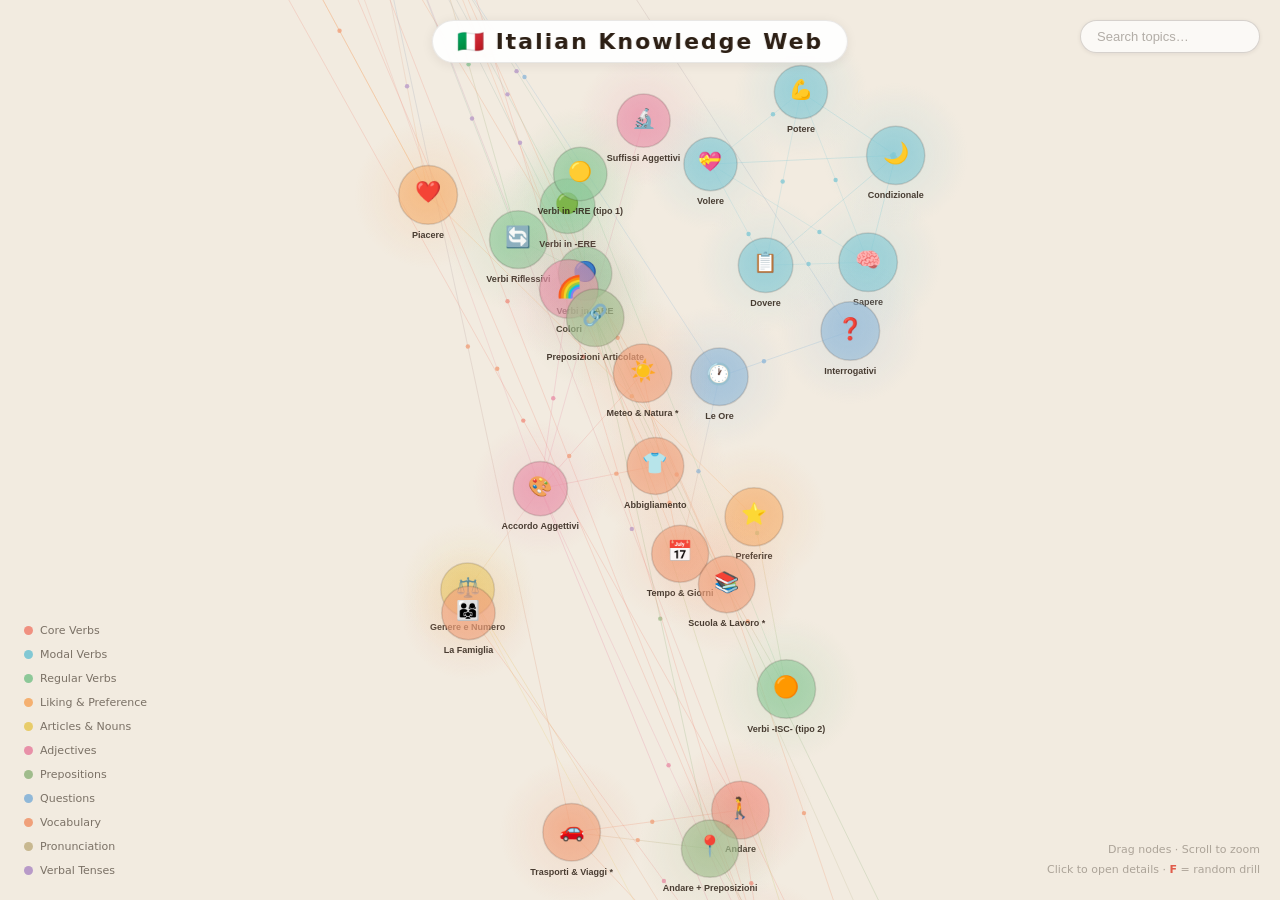
==== nick/index.html @ e7c8a72c "Initial shared engine: Nick (EN) + Alina (ES) student pages from one content source" ====
<!DOCTYPE html>
<html lang="en">
<head>
<meta charset="UTF-8">
<meta name="viewport" content="width=device-width, initial-scale=1.0">
<title>Italian Knowledge Web — Lezioni per Nick!</title>
<link rel="stylesheet" href="../style.css">
</head>
<body>
<canvas id="canvas"></canvas>
<div id="header">
  <h1>🇮🇹 Italian Knowledge Web</h1>
</div>
<div id="search-bar">
  <input type="text" id="search-input" placeholder="Search topics…" oninput="filterNodes(this.value)">
</div>
<div id="legend"></div>
<div id="hint"></div>
<div id="panel">
  <div id="panel-header">
    <div id="panel-icon">📚</div>
    <div id="panel-title">Topic</div>
    <div id="panel-subtitle">Subtitle</div>
    <button id="panel-close" onclick="closePanel()">✕</button>
  </div>
  <div id="panel-body"></div>
</div>
<div id="flashcard-overlay">
  <button id="fc-close-btn" onclick="closeDrill()">✕</button>
  <div id="fc-topic">Topic</div>
  <div id="fc-card" onclick="revealCard()">
    <div id="fc-icon">📚</div>
    <div id="fc-type-label"></div>
    <div id="fc-front"></div>
    <div id="fc-back" style="display:none"></div>
    <div id="fc-tap-hint">tap to reveal</div>
  </div>
  <div id="fc-controls">
    <button class="fc-btn" onclick="prevCard()">← Prev</button>
    <div id="fc-progress">1 / 1</div>
    <button class="fc-btn primary" onclick="nextCard()">Next →</button>
  </div>
</div>
<script src="../engine.js"></script>
<script>boot('nick');</script>
</body>
</html>
---- style.css ----
* { box-sizing: border-box; margin: 0; padding: 0; }
  body { background: #F2EBE0; font-family: 'Segoe UI', system-ui, sans-serif; overflow: hidden; color: #2C1F14; }
  #canvas { display: block; position: absolute; top: 0; left: 0; }

  #header {
    position: absolute; top: 20px; left: 50%; transform: translateX(-50%);
    text-align: center; pointer-events: none;
    background: rgba(255,255,255,0.92); backdrop-filter: blur(10px);
    padding: 8px 24px; border-radius: 40px;
    border: 1px solid rgba(44,31,20,0.1);
    box-shadow: 0 2px 12px rgba(44,31,20,0.08);
    white-space: nowrap; z-index: 5;
  }
  #header h1 { font-size: 22px; font-weight: 700; letter-spacing: 2px; color: #2C1F14; }
  #header p { font-size: 12px; color: rgba(44,31,20,0.45); margin-top: 4px; }

  #search-bar { position: absolute; top: 20px; right: 20px; }
  #search-bar input {
    background: rgba(255,255,255,0.7); border: 1px solid rgba(44,31,20,0.18);
    border-radius: 20px; padding: 8px 16px; color: #2C1F14; font-size: 13px; outline: none;
    width: 180px; transition: all 0.3s; box-shadow: 0 1px 4px rgba(44,31,20,0.08);
  }
  #search-bar input:focus { background: rgba(255,255,255,0.92); border-color: rgba(224,92,75,0.5); width: 220px; }
  #search-bar input::placeholder { color: rgba(44,31,20,0.35); }

  #legend {
    position: absolute; bottom: 20px; left: 20px;
    display: flex; flex-direction: column; gap: 5px;
  }
  .legend-item {
    display: flex; align-items: center; gap: 7px; font-size: 11px;
    color: rgba(44,31,20,0.6); cursor: pointer; padding: 3px 8px 3px 4px;
    border-radius: 20px; transition: background 0.15s, color 0.15s;
    user-select: none;
  }
  .legend-item:hover { background: rgba(44,31,20,0.07); color: rgba(44,31,20,0.9); }
  .legend-item.active { background: rgba(44,31,20,0.1); color: rgba(44,31,20,1); font-weight: 600; }
  .legend-dot { width: 9px; height: 9px; border-radius: 50%; flex-shrink: 0; }

  #hint {
    position: absolute; bottom: 20px; right: 20px;
    font-size: 11px; color: rgba(44,31,20,0.35);
    text-align: right; line-height: 1.8; pointer-events: none;
  }

  #panel {
    position: absolute; top: 0; right: -480px; width: 440px; height: 100%;
    background: #FDFAF6; border-left: 1px solid rgba(44,31,20,0.1);
    transition: right 0.4s cubic-bezier(0.16, 1, 0.3, 1);
    overflow-y: auto; pointer-events: all;
    box-shadow: -4px 0 24px rgba(44,31,20,0.08);
  }
  #panel.open { right: 0; }
  #panel::-webkit-scrollbar { width: 5px; }
  #panel::-webkit-scrollbar-track { background: transparent; }
  #panel::-webkit-scrollbar-thumb { background: rgba(44,31,20,0.12); border-radius: 3px; }

  #panel-header {
    padding: 24px 24px 16px;
    border-bottom: 1px solid rgba(44,31,20,0.08);
    position: sticky; top: 0; background: #FDFAF6; z-index: 10;
  }
  #panel-icon { font-size: 36px; margin-bottom: 8px; }
  #panel-title { font-size: 20px; font-weight: 700; color: #2C1F14; }
  #panel-subtitle { font-size: 13px; color: rgba(44,31,20,0.45); margin-top: 4px; }
  #panel-close {
    position: absolute; top: 20px; right: 20px;
    background: rgba(44,31,20,0.07); border: none; color: #2C1F14;
    width: 32px; height: 32px; border-radius: 50%; cursor: pointer; font-size: 16px;
    display: flex; align-items: center; justify-content: center; transition: background 0.2s;
  }
  #panel-close:hover { background: rgba(44,31,20,0.14); }
  #panel-body { padding: 20px 24px 40px; }

  .section { margin-bottom: 22px; }
  .section-title { font-size: 10px; text-transform: uppercase; letter-spacing: 1.5px; color: rgba(44,31,20,0.38); margin-bottom: 9px; font-weight: 600; }
  .pills { display: flex; flex-wrap: wrap; gap: 5px; }
  .pill { padding: 4px 11px; border-radius: 20px; font-size: 12px; font-weight: 500; border: 1px solid rgba(44,31,20,0.12); background: rgba(44,31,20,0.04); color: #2C1F14; }
  .rule-box { background: rgba(44,31,20,0.03); border-radius: 10px; padding: 12px 15px; font-size: 13px; line-height: 1.75; border: 1px solid rgba(44,31,20,0.08); color: #2C1F14; }
  .rule-box strong { color: #C04A38; }
  .examples-list { list-style: none; }
  .examples-list li { padding: 8px 0; border-bottom: 1px solid rgba(44,31,20,0.06); font-size: 13px; line-height: 1.5; }
  .examples-list li:last-child { border-bottom: none; }
  .it { font-style: italic; color: #3A7E8C; }
  .en { color: rgba(44,31,20,0.45); font-size: 12px; }
  .conj-table { width: 100%; border-collapse: collapse; font-size: 12px; }
  .conj-table td { padding: 6px 8px; border-bottom: 1px solid rgba(44,31,20,0.05); color: #2C1F14; }
  .conj-table tr:last-child td { border-bottom: none; }
  .pro { color: rgba(44,31,20,0.4); }
  .form { color: #3A7E8C; font-weight: 600; }
  .links-section { display: flex; flex-wrap: wrap; gap: 6px; }
  .link-btn {
    padding: 5px 12px; border-radius: 20px; font-size: 12px; cursor: pointer;
    border: 1px solid rgba(44,31,20,0.15); background: rgba(44,31,20,0.04);
    color: #2C1F14; transition: all 0.2s;
  }
  .link-btn:hover { background: rgba(44,31,20,0.09); border-color: rgba(44,31,20,0.28); }

  /* -- Flashcard -- */
  #drill-btn {
    display: inline-flex; align-items: center; gap: 6px;
    margin-top: 14px; padding: 10px 18px; border-radius: 20px; font-size: 13px; font-weight: 700;
    border: 2px solid #E05C4B; background: #E05C4B;
    color: #fff; cursor: pointer; transition: all 0.2s; width: 100%;
    justify-content: center;
  }
  #drill-btn:hover { background: #C84535; border-color: #C84535; }

  #flashcard-overlay {
    display: none; position: absolute; top: 0; left: 0; width: 100%; height: 100%;
    background: rgba(242,235,224,0.97); z-index: 100; flex-direction: column;
    align-items: center; justify-content: center; gap: 20px;
    backdrop-filter: blur(12px);
  }
  #flashcard-overlay.active { display: flex; }

  #fc-topic { font-size: 12px; text-transform: uppercase; letter-spacing: 2px; color: rgba(44,31,20,0.4); }
  #fc-card {
    width: min(480px, 90vw); background: #FDFAF6;
    border: 1.5px solid rgba(44,31,20,0.12); border-radius: 18px;
    padding: 36px 32px; text-align: center; cursor: pointer;
    transition: border-color 0.2s, transform 0.15s;
    box-shadow: 0 4px 24px rgba(44,31,20,0.08);
    min-height: 220px; display: flex; flex-direction: column;
    align-items: center; justify-content: center; gap: 16px;
    user-select: none;
  }
  #fc-card:hover { border-color: rgba(58,126,140,0.4); transform: translateY(-2px); }
  #fc-icon { font-size: 40px; }
  #fc-front { font-size: 22px; font-weight: 700; color: #3A7E8C; font-style: italic; line-height: 1.4; }
  #fc-back { font-size: 15px; color: rgba(44,31,20,0.65); line-height: 1.6; margin-top: 8px; }
  #fc-tap-hint { font-size: 12px; color: rgba(44,31,20,0.25); margin-top: 4px; }
  #fc-revealed #fc-tap-hint { display: none; }

  #fc-controls { display: flex; gap: 12px; align-items: center; }
  .fc-btn {
    padding: 10px 24px; border-radius: 20px; font-size: 13px; font-weight: 600; cursor: pointer;
    border: 1.5px solid rgba(44,31,20,0.15); background: rgba(44,31,20,0.04);
    color: #2C1F14; transition: all 0.2s;
  }
  .fc-btn:hover { background: rgba(44,31,20,0.09); }
  .fc-btn.primary { border-color: rgba(58,126,140,0.5); background: rgba(58,126,140,0.1); color: #3A7E8C; }
  .fc-btn.primary:hover { background: rgba(58,126,140,0.18); }
  #fc-progress { font-size: 12px; color: rgba(44,31,20,0.35); min-width: 60px; text-align: center; }
  #fc-close-btn {
    position: absolute; top: 22px; right: 22px;
    background: rgba(44,31,20,0.07); border: none; color: #2C1F14;
    width: 36px; height: 36px; border-radius: 50%; cursor: pointer; font-size: 18px;
    display: flex; align-items: center; justify-content: center; transition: background 0.2s;
  }
  #fc-close-btn:hover { background: rgba(44,31,20,0.14); }
  #fc-type-label { font-size: 11px; color: rgba(44,31,20,0.3); text-transform: uppercase; letter-spacing: 1px; }
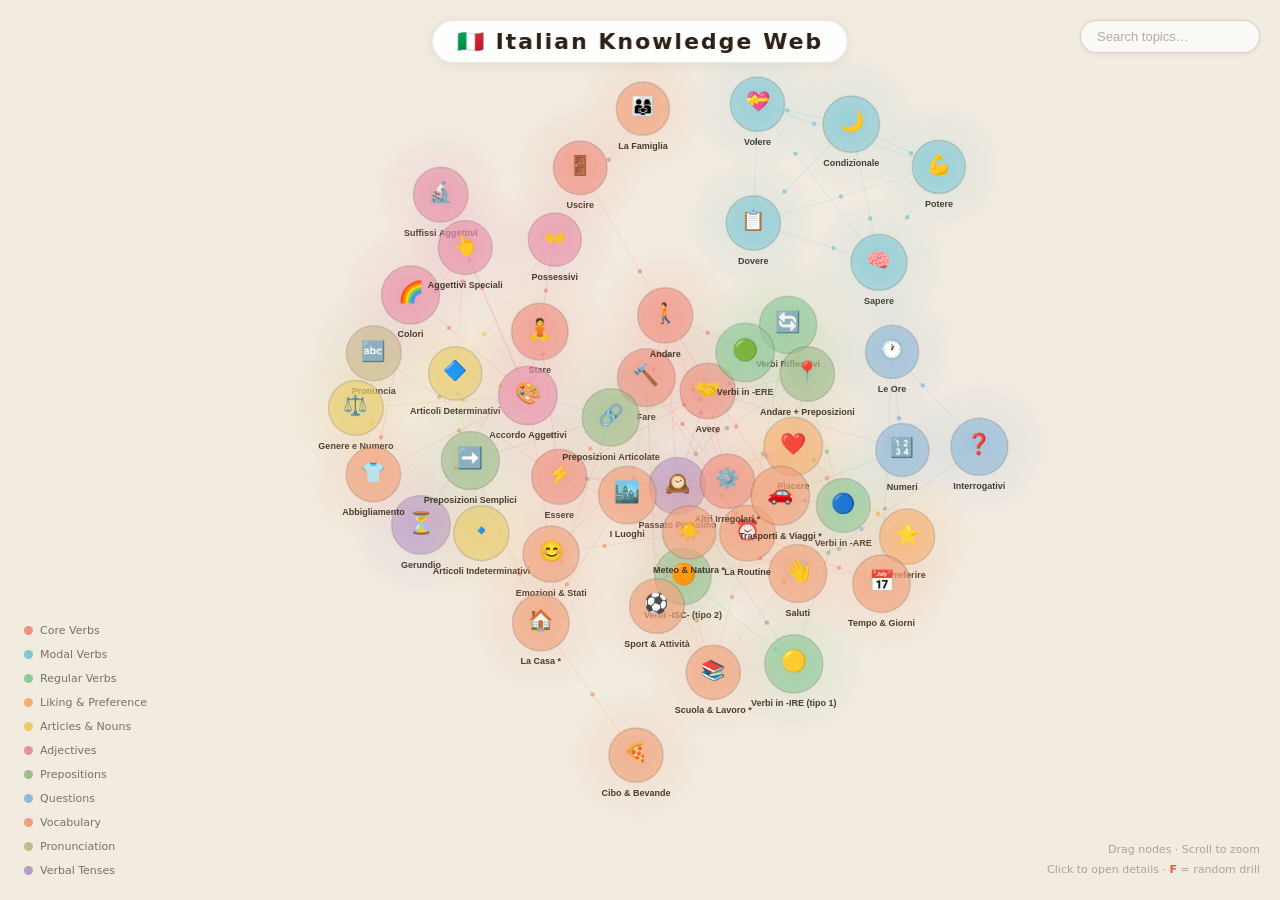
==== commit 998bf4c9: "Opt both student pages out of browser auto-translate" ====
--- a/nick/index.html
+++ b/nick/index.html
@@ -1,12 +1,13 @@
 <!DOCTYPE html>
-<html lang="en">
+<html lang="en" translate="no">
 <head>
 <meta charset="UTF-8">
 <meta name="viewport" content="width=device-width, initial-scale=1.0">
+<meta name="google" content="notranslate">
 <title>Italian Knowledge Web — Lezioni per Nick!</title>
 <link rel="stylesheet" href="../style.css">
 </head>
-<body>
+<body class="notranslate">
 <canvas id="canvas"></canvas>
 <div id="header">
   <h1>🇮🇹 Italian Knowledge Web</h1>
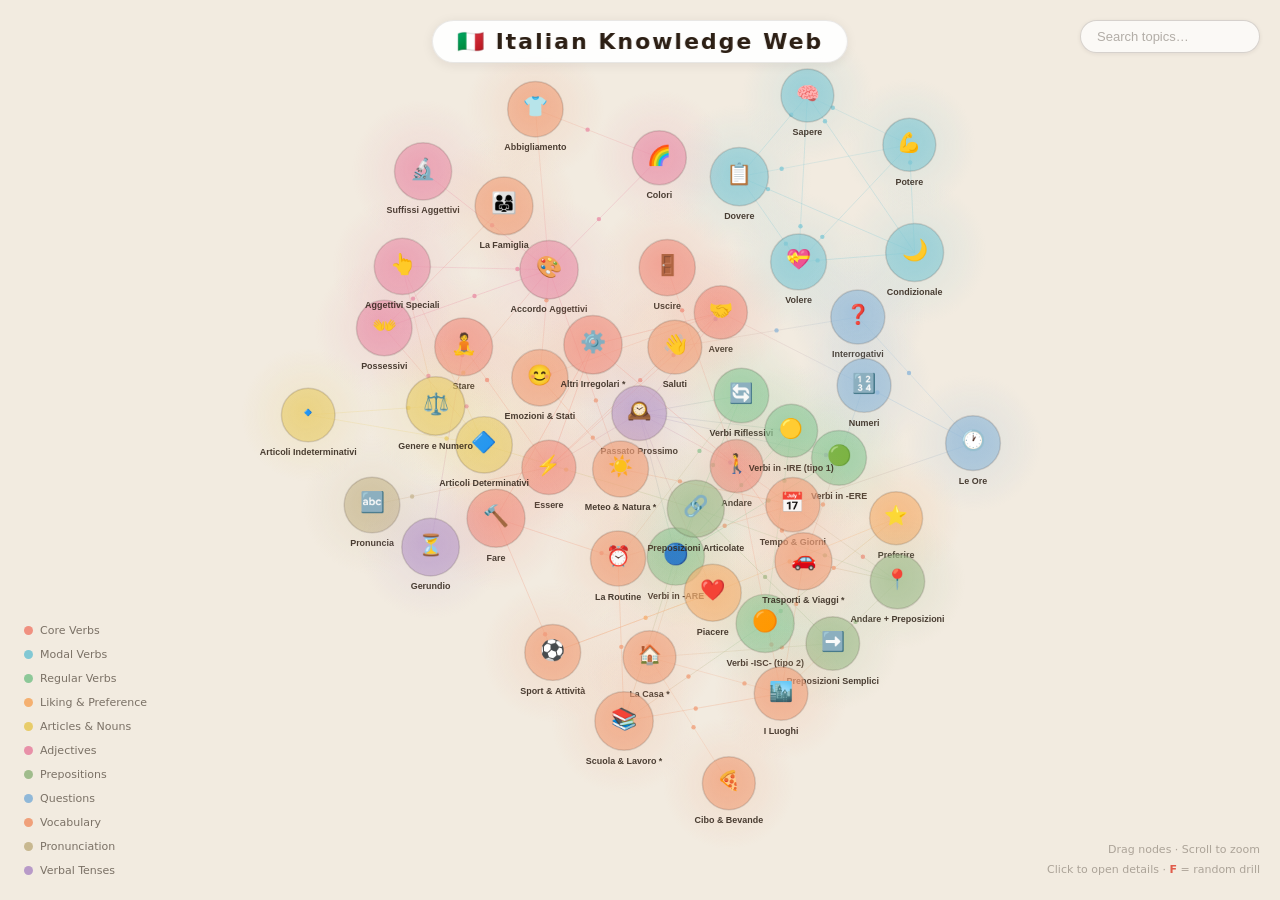
==== commit 67e1a998: "Disable native browser pinch-zoom so it doesn't fight the app's own canvas zoom" ====
--- a/nick/index.html
+++ b/nick/index.html
@@ -2,7 +2,7 @@
 <html lang="en" translate="no">
 <head>
 <meta charset="UTF-8">
-<meta name="viewport" content="width=device-width, initial-scale=1.0">
+<meta name="viewport" content="width=device-width, initial-scale=1.0, maximum-scale=1.0, user-scalable=no">
 <meta name="google" content="notranslate">
 <title>Italian Knowledge Web — Lezioni per Nick!</title>
 <link rel="stylesheet" href="../style.css">
--- a/style.css
+++ b/style.css
@@ -1,6 +1,10 @@
-  * { box-sizing: border-box; margin: 0; padding: 0; }
-  body { background: #F2EBE0; font-family: 'Segoe UI', system-ui, sans-serif; overflow: hidden; color: #2C1F14; }
-  #canvas { display: block; position: absolute; top: 0; left: 0; }
+  * { box-sizing: border-box; margin: 0; padding: 0; -webkit-tap-highlight-color: transparent; touch-action: none; }
+  html, body { height: 100%; overflow: hidden; overscroll-behavior: none; touch-action: none; }
+  body { background: #F2EBE0; font-family: 'Segoe UI', system-ui, sans-serif; color: #2C1F14; }
+  #canvas { display: block; position: absolute; top: 0; left: 0; touch-action: none; }
+  #search-bar input { touch-action: auto; }
+  #panel { touch-action: auto; }
+  #flashcard-overlay { touch-action: auto; }
 
   #header {
     position: absolute; top: 20px; left: 50%; transform: translateX(-50%);
@@ -150,3 +154,33 @@
   }
   #fc-close-btn:hover { background: rgba(44,31,20,0.14); }
   #fc-type-label { font-size: 11px; color: rgba(44,31,20,0.3); text-transform: uppercase; letter-spacing: 1px; }
+
+  /* -- Mobile -- */
+  @media (max-width: 640px) {
+    #header { top: 10px; padding: 6px 14px; max-width: calc(100vw - 20px); }
+    #header h1 { font-size: 13px; letter-spacing: 0; white-space: normal; }
+
+    #search-bar { top: 62px; right: 10px; }
+    #search-bar input { width: 110px; font-size: 12px; padding: 7px 12px; }
+    #search-bar input:focus { width: 140px; }
+
+    #hint { display: none; }
+
+    #legend {
+      left: 10px; right: 10px; bottom: 10px; top: auto;
+      flex-direction: row; flex-wrap: nowrap; overflow-x: auto;
+      gap: 4px; padding-bottom: 2px; -webkit-overflow-scrolling: touch;
+    }
+    .legend-item { font-size: 10px; padding: 4px 9px 4px 6px; flex-shrink: 0; }
+    .legend-dot { width: 7px; height: 7px; }
+
+    #panel { width: 100%; right: -100%; }
+    #panel-header { padding: 18px 18px 14px; }
+    #panel-body { padding: 16px 18px 32px; }
+    #panel-icon { font-size: 30px; }
+    #panel-title { font-size: 18px; }
+
+    #fc-card { padding: 26px 22px; min-height: 180px; }
+    #fc-front { font-size: 19px; }
+    .fc-btn { padding: 9px 16px; }
+  }
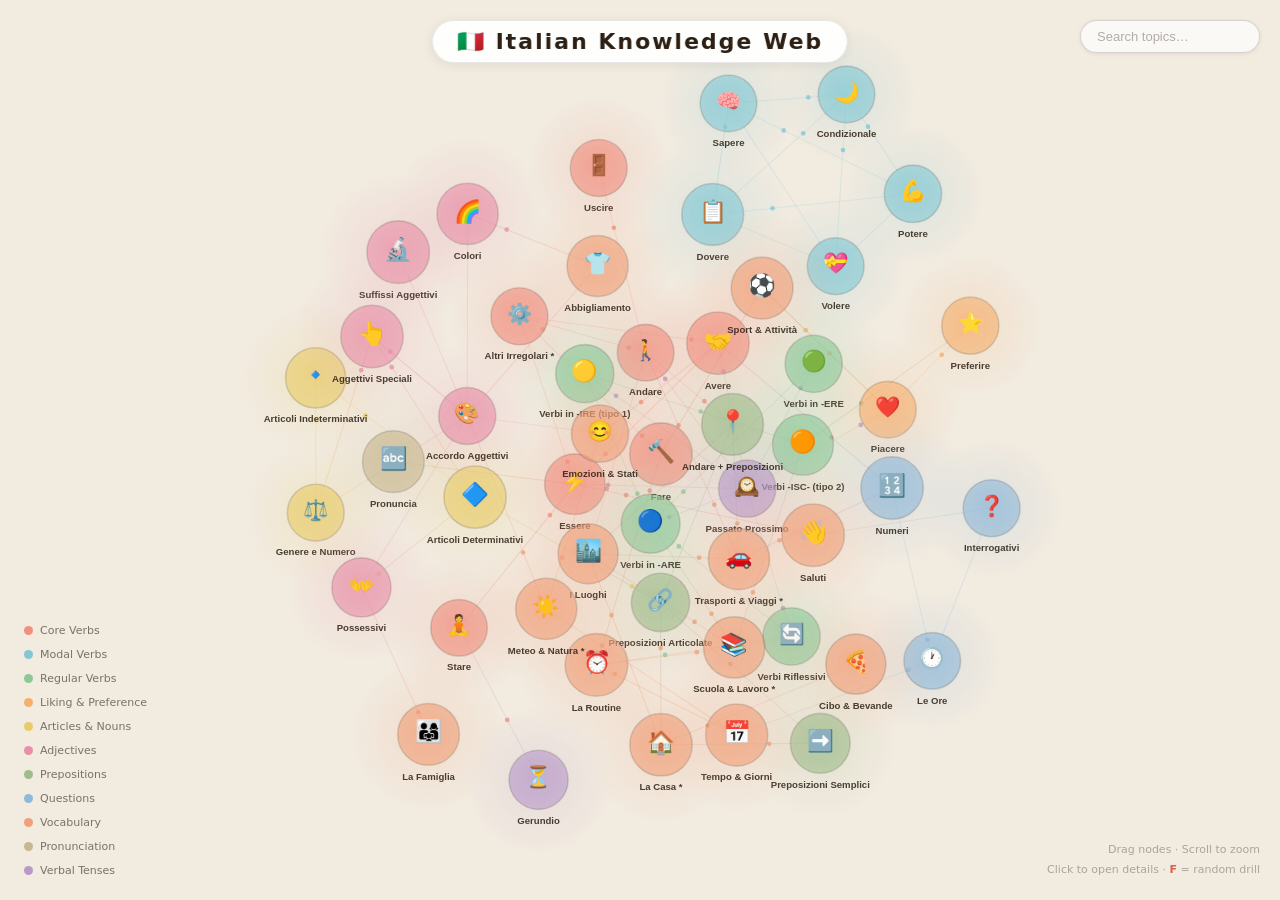
==== commit 206ed8e4: "Add GoatCounter visit tracking to both student pages" ====
--- a/nick/index.html
+++ b/nick/index.html
@@ -44,5 +44,8 @@
 </div>
 <script src="../engine.js"></script>
 <script>boot('nick');</script>
+<script data-goatcounter="https://laurikitita.goatcounter.com/count"
+        data-goatcounter-settings='{"path": "nick"}'
+        async src="//gc.zgo.at/count.js"></script>
 </body>
 </html>
--- a/style.css
+++ b/style.css
@@ -2,9 +2,14 @@
   html, body { height: 100%; overflow: hidden; overscroll-behavior: none; touch-action: none; }
   body { background: #F2EBE0; font-family: 'Segoe UI', system-ui, sans-serif; color: #2C1F14; }
   #canvas { display: block; position: absolute; top: 0; left: 0; touch-action: none; }
-  #search-bar input { touch-action: auto; }
-  #panel { touch-action: auto; }
-  #flashcard-overlay { touch-action: auto; }
+  /* touch-action isn't inherited, so every interactive/scrollable UI
+     overlay needs its descendants opted back in explicitly, not just
+     the container itself (that was the bug: buttons/links/pills inside
+     these still had touch-action:none from the universal rule above). */
+  #search-bar, #search-bar * { touch-action: auto; }
+  #panel, #panel * { touch-action: auto; }
+  #flashcard-overlay, #flashcard-overlay * { touch-action: auto; }
+  #legend, #legend * { touch-action: auto; }
 
   #header {
     position: absolute; top: 20px; left: 50%; transform: translateX(-50%);
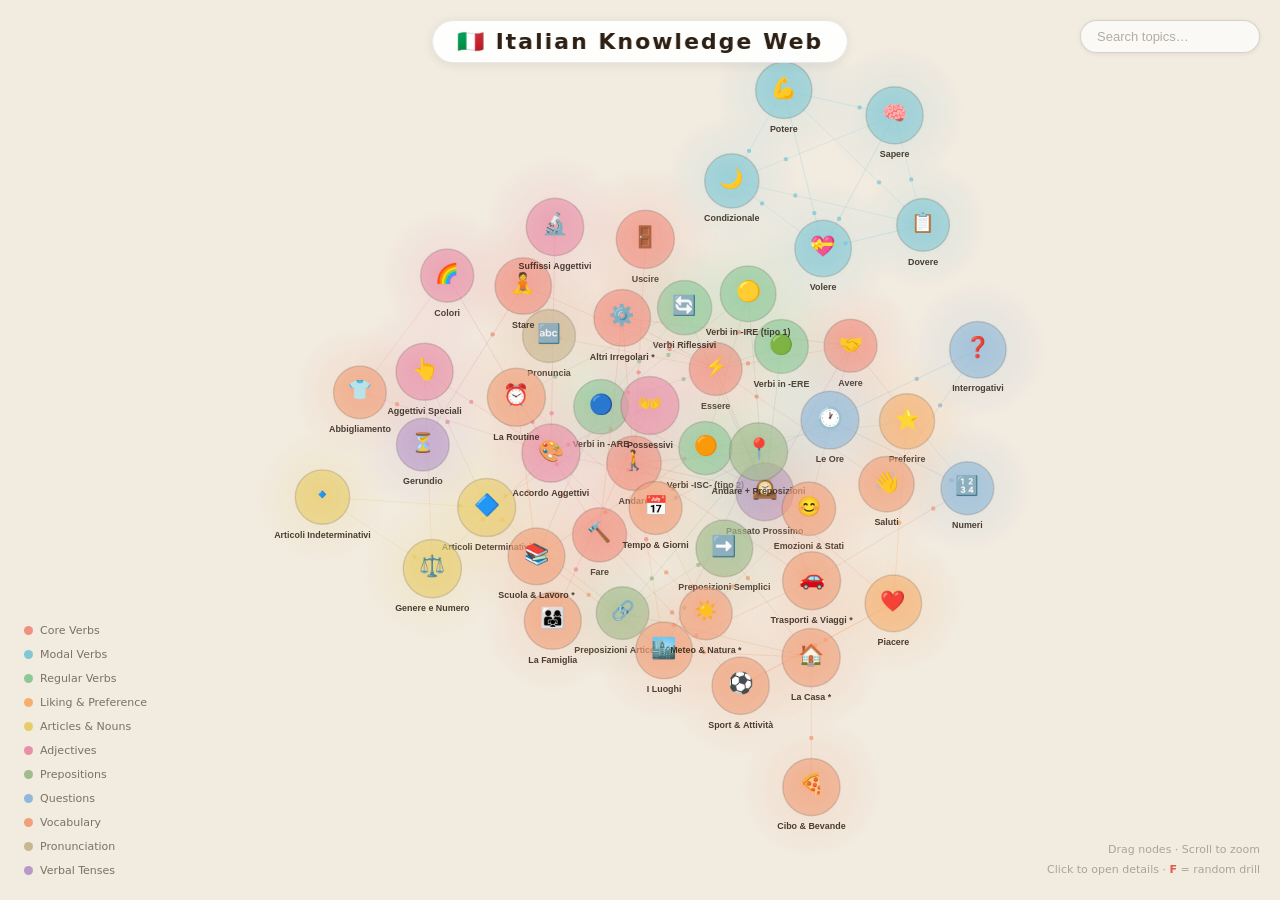
==== commit 6d242dd5: "Replace GoatCounter's built-in opt-out toggle with our own reliable notrack flag" ====
--- a/nick/index.html
+++ b/nick/index.html
@@ -43,9 +43,6 @@
   </div>
 </div>
 <script src="../engine.js"></script>
-<script>boot('nick');</script>
-<script data-goatcounter="https://laurikitita.goatcounter.com/count"
-        data-goatcounter-settings='{"path": "nick"}'
-        async src="//gc.zgo.at/count.js"></script>
+<script>boot('nick'); initTracking('nick');</script>
 </body>
 </html>
